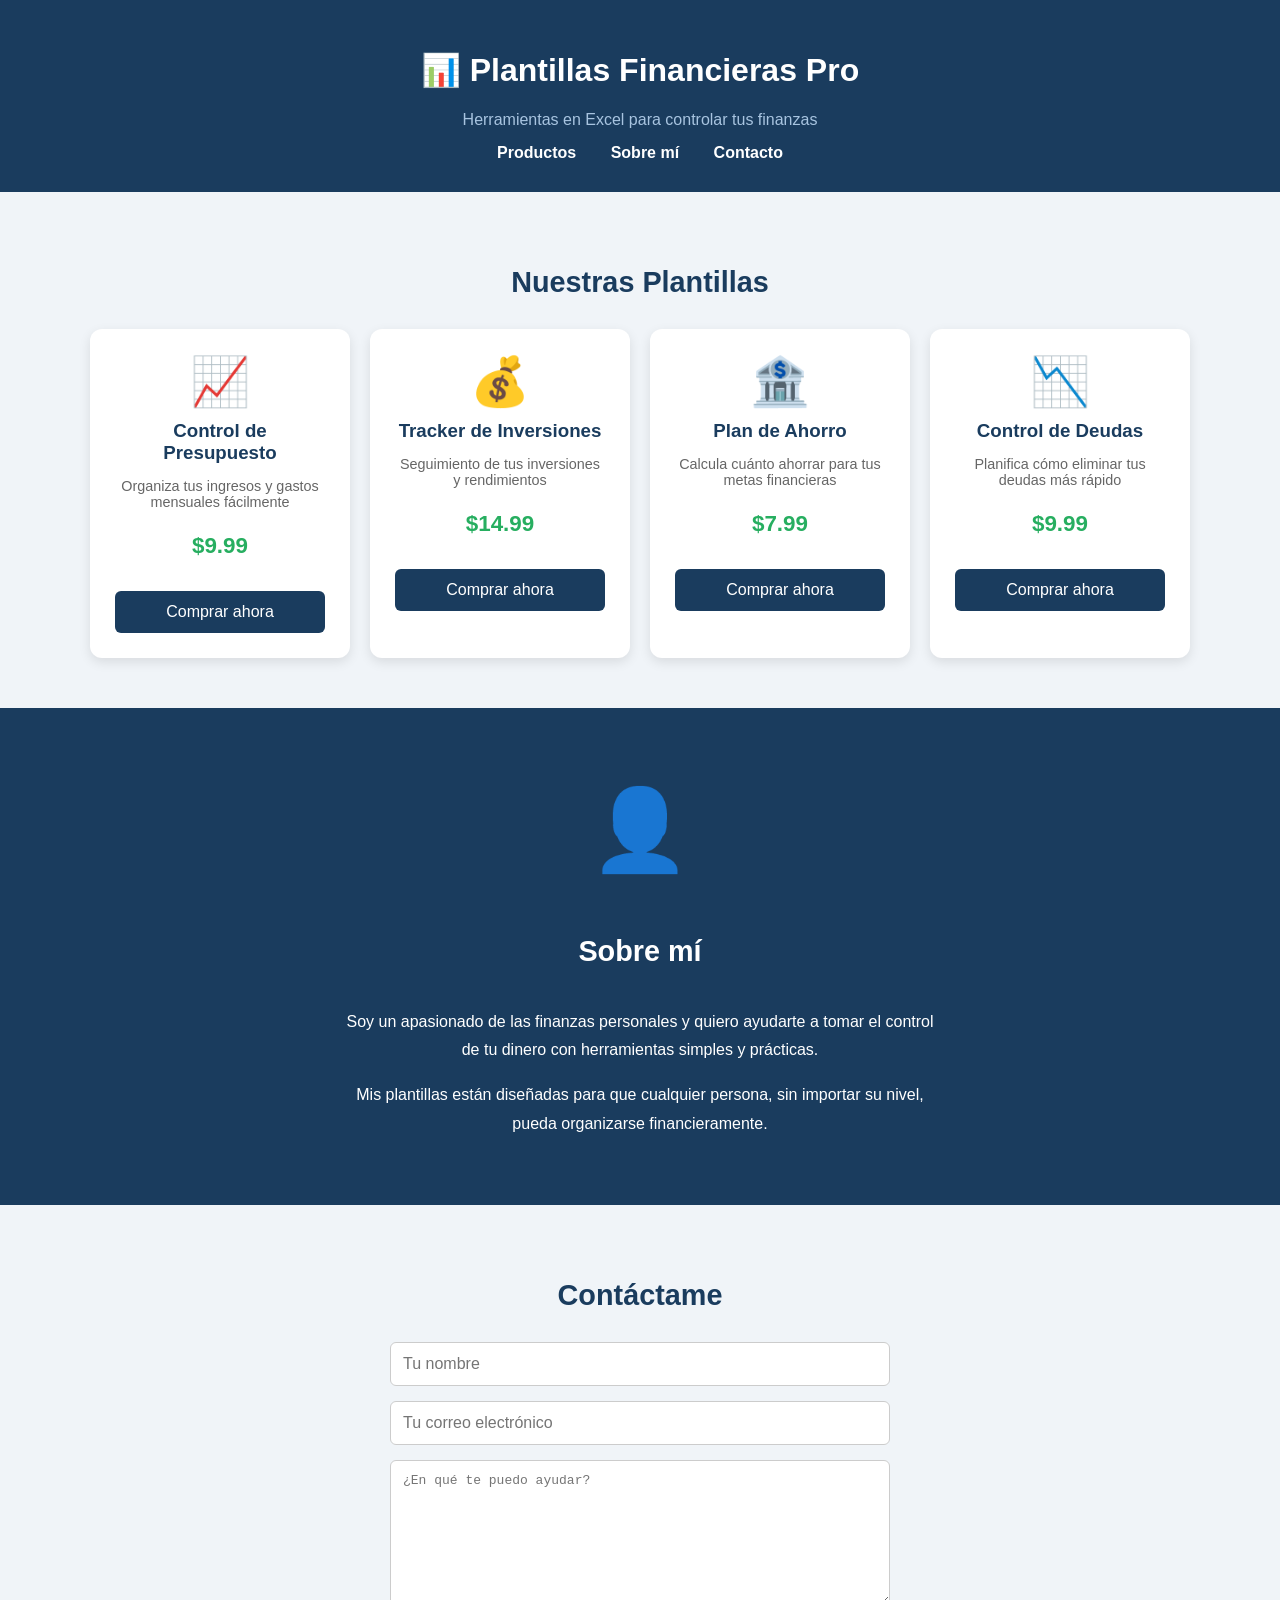
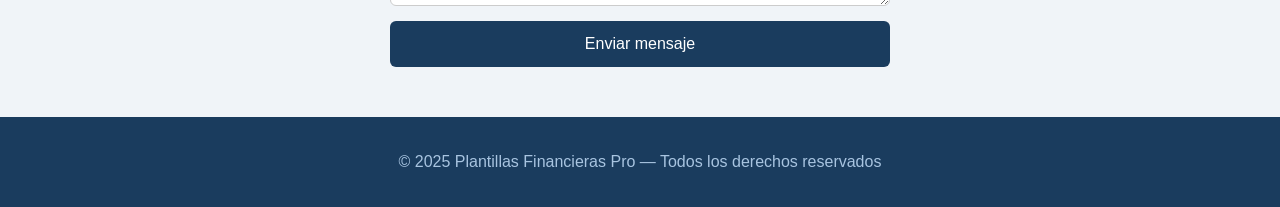
==== index.html @ a5370126 "Add files via upload" ====
<!DOCTYPE html>
<html lang="es">
<head>
  <meta charset="UTF-8">
  <title>Plantillas Financieras Pro</title>
  <link rel="stylesheet" href="estilos.css">
</head>
<body>

  <!-- ENCABEZADO -->
  <header>
    <h1>📊 Plantillas Financieras Pro</h1>
    <p>Herramientas en Excel para controlar tus finanzas</p>
    <nav>
      <a href="#productos">Productos</a>
      <a href="#sobre-mi">Sobre mí</a>
      <a href="#contacto">Contacto</a>
    </nav>
  </header>

  <!-- PRODUCTOS -->
  <section id="productos">
    <h2>Nuestras Plantillas</h2>
    <div class="productos">

      <div class="tarjeta">
        <div class="icono">📈</div>
        <h3>Control de Presupuesto</h3>
        <p>Organiza tus ingresos y gastos mensuales fácilmente</p>
        <p class="precio">$9.99</p>
        <button>Comprar ahora</button>
      </div>

      <div class="tarjeta">
        <div class="icono">💰</div>
        <h3>Tracker de Inversiones</h3>
        <p>Seguimiento de tus inversiones y rendimientos</p>
        <p class="precio">$14.99</p>
        <button>Comprar ahora</button>
      </div>

      <div class="tarjeta">
        <div class="icono">🏦</div>
        <h3>Plan de Ahorro</h3>
        <p>Calcula cuánto ahorrar para tus metas financieras</p>
        <p class="precio">$7.99</p>
        <button>Comprar ahora</button>
      </div>

      <div class="tarjeta">
        <div class="icono">📉</div>
        <h3>Control de Deudas</h3>
        <p>Planifica cómo eliminar tus deudas más rápido</p>
        <p class="precio">$9.99</p>
        <button>Comprar ahora</button>
      </div>

    </div>
  </section>

  <!-- SOBRE MI -->
  <section id="sobre-mi">
    <div class="sobre-mi-contenido">
      <div class="icono-grande">👤</div>
      <h2>Sobre mí</h2>
      <p>Soy un apasionado de las finanzas personales y quiero ayudarte a tomar el control de tu dinero con herramientas simples y prácticas.</p>
      <p>Mis plantillas están diseñadas para que cualquier persona, sin importar su nivel, pueda organizarse financieramente.</p>
    </div>
  </section>

  <!-- CONTACTO -->
  <section id="contacto">
    <h2>Contáctame</h2>
    <div class="formulario">
      <input type="text" placeholder="Tu nombre">
      <input type="email" placeholder="Tu correo electrónico">
      <textarea placeholder="¿En qué te puedo ayudar?"></textarea>
      <button>Enviar mensaje</button>
    </div>
  </section>

  <!-- PIE DE PAGINA -->
  <footer>
    <p>© 2025 Plantillas Financieras Pro — Todos los derechos reservados</p>
  </footer>

</body>
</html>
---- estilos.css ----
* {
  scroll-behavior: smooth;
}

body {
  font-family: Arial, sans-serif;
  margin: 0;
  background-color: #f0f4f8;
}

/* HEADER */
header {
  background-color: #1a3c5e;
  color: white;
  padding: 30px;
  text-align: center;
}

header p {
  color: #a8c4e0;
  margin: 5px 0 15px;
}

nav a {
  color: white;
  margin: 0 15px;
  text-decoration: none;
  font-weight: bold;
}

nav a:hover {
  color: #27ae60;
}

/* SECCIONES */
section {
  padding: 50px 20px;
  text-align: center;
}

section h2 {
  color: #1a3c5e;
  font-size: 1.8em;
  margin-bottom: 30px;
}

/* PRODUCTOS */
.productos {
  display: flex;
  flex-wrap: wrap;
  gap: 20px;
  justify-content: center;
}

.tarjeta {
  background: white;
  border-radius: 12px;
  padding: 25px;
  width: 210px;
  text-align: center;
  box-shadow: 0 4px 12px rgba(0,0,0,0.1);
  transition: transform 0.2s;
}

.tarjeta:hover {
  transform: translateY(-5px);
}

.icono {
  font-size: 3em;
  margin-bottom: 10px;
}

.tarjeta h3 {
  color: #1a3c5e;
  margin: 10px 0;
}

.tarjeta p {
  color: #666;
  font-size: 0.9em;
}

.precio {
  color: #27ae60 !important;
  font-size: 1.4em !important;
  font-weight: bold;
}

.tarjeta button {
  background-color: #1a3c5e;
  color: white;
  border: none;
  padding: 12px 20px;
  border-radius: 6px;
  cursor: pointer;
  margin-top: 10px;
  width: 100%;
  font-size: 1em;
}

.tarjeta button:hover {
  background-color: #27ae60;
}

/* SOBRE MI */
#sobre-mi {
  background-color: #1a3c5e;
  color: white;
}

#sobre-mi h2 {
  color: white;
}

.sobre-mi-contenido {
  max-width: 600px;
  margin: 0 auto;
  line-height: 1.8;
}

.icono-grande {
  font-size: 5em;
}

/* CONTACTO */
.formulario {
  display: flex;
  flex-direction: column;
  max-width: 500px;
  margin: 0 auto;
  gap: 15px;
}

.formulario input,
.formulario textarea {
  padding: 12px;
  border: 1px solid #ccc;
  border-radius: 6px;
  font-size: 1em;
}

.formulario textarea {
  height: 120px;
  resize: vertical;
}

.formulario button {
  background-color: #1a3c5e;
  color: white;
  border: none;
  padding: 14px;
  border-radius: 6px;
  cursor: pointer;
  font-size: 1em;
}

.formulario button:hover {
  background-color: #27ae60;
}

/* FOOTER */
footer {
  background-color: #1a3c5e;
  color: #a8c4e0;
  text-align: center;
  padding: 20px;
}
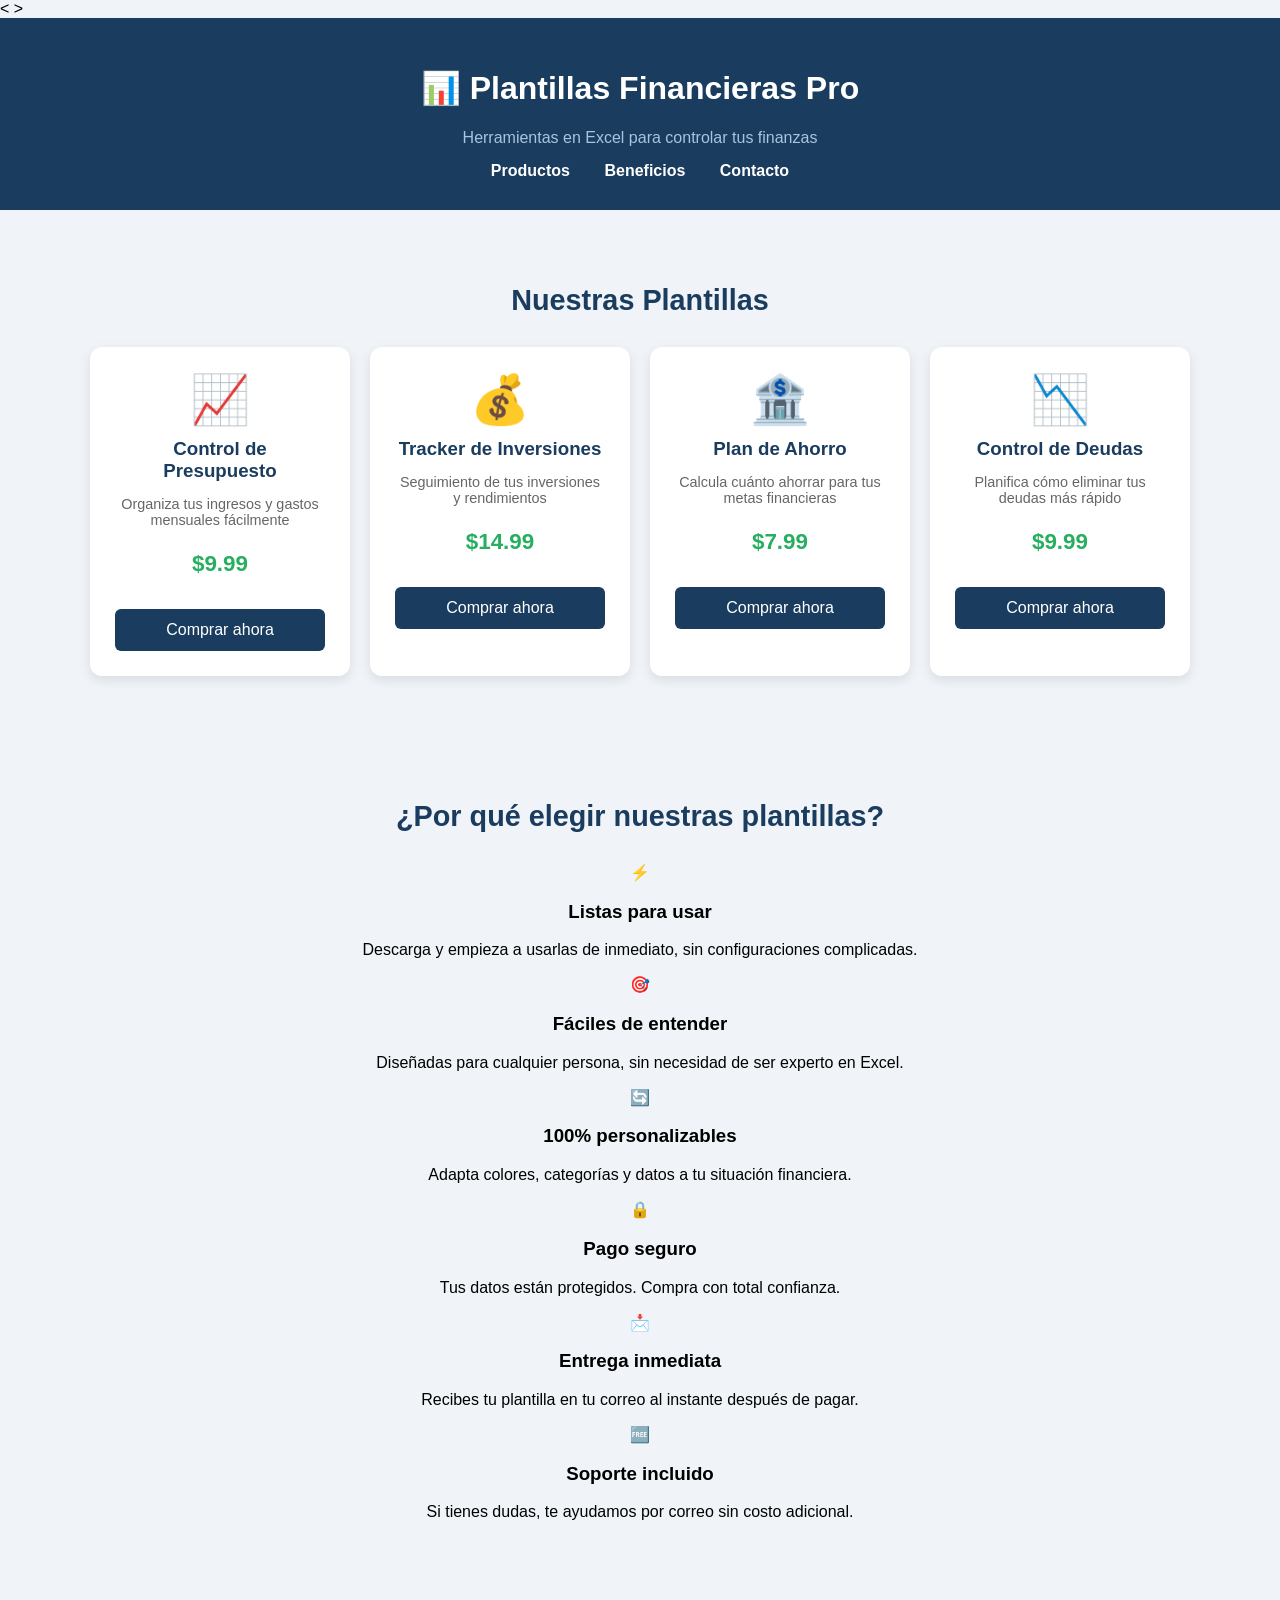
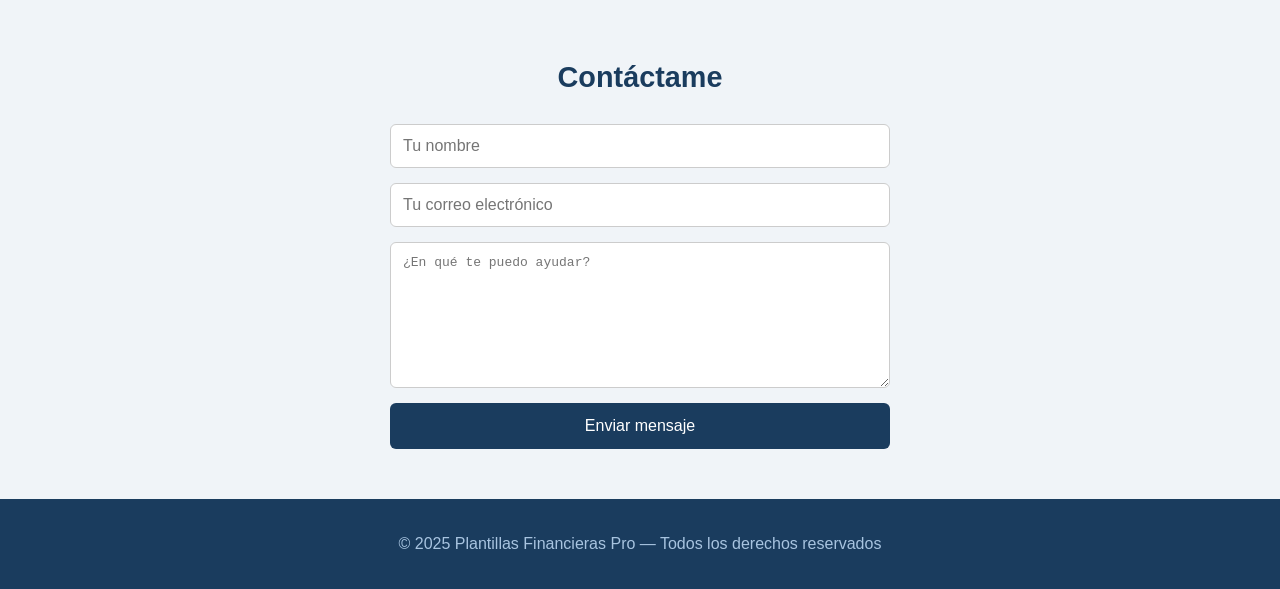
==== commit 4ca41c18: "Update index.html" ====
--- a/index.html
+++ b/index.html
@@ -3,7 +3,13 @@
 <head>
   <meta charset="UTF-8">
   <title>Plantillas Financieras Pro</title>
-  <link rel="stylesheet" href="estilos.css">
+  <<link rel="preconnect" href="https://fonts.googleapis.com">
+<link rel="preconnect" href="https://fonts.gstatic.com" crossorigin>
+<link href="https://fonts.googleapis.com/css2?family=Poppins:wght@300;400;600;700&display=swap" rel="stylesheet">
+<link rel="preconnect" href="https://fonts.googleapis.com">
+<link rel="preconnect" href="https://fonts.gstatic.com" crossorigin>
+<link href="https://fonts.googleapis.com/css2?family=Poppins:wght@300;400;600;700&display=swap" rel="stylesheet">
+<link rel="stylesheet" href="estilos.css">>
 </head>
 <body>
 
@@ -13,7 +19,7 @@
     <p>Herramientas en Excel para controlar tus finanzas</p>
     <nav>
       <a href="#productos">Productos</a>
-      <a href="#sobre-mi">Sobre mí</a>
+      <a href="#beneficios">Beneficios</a>
       <a href="#contacto">Contacto</a>
     </nav>
   </header>
@@ -58,13 +64,47 @@
     </div>
   </section>
 
-  <!-- SOBRE MI -->
-  <section id="sobre-mi">
-    <div class="sobre-mi-contenido">
-      <div class="icono-grande">👤</div>
-      <h2>Sobre mí</h2>
-      <p>Soy un apasionado de las finanzas personales y quiero ayudarte a tomar el control de tu dinero con herramientas simples y prácticas.</p>
-      <p>Mis plantillas están diseñadas para que cualquier persona, sin importar su nivel, pueda organizarse financieramente.</p>
+  <!-- BENEFICIOS -->
+  <section id="beneficios">
+    <h2>¿Por qué elegir nuestras plantillas?</h2>
+    <div class="beneficios">
+
+      <div class="beneficio">
+        <div class="icono-beneficio">⚡</div>
+        <h3>Listas para usar</h3>
+        <p>Descarga y empieza a usarlas de inmediato, sin configuraciones complicadas.</p>
+      </div>
+
+      <div class="beneficio">
+        <div class="icono-beneficio">🎯</div>
+        <h3>Fáciles de entender</h3>
+        <p>Diseñadas para cualquier persona, sin necesidad de ser experto en Excel.</p>
+      </div>
+
+      <div class="beneficio">
+        <div class="icono-beneficio">🔄</div>
+        <h3>100% personalizables</h3>
+        <p>Adapta colores, categorías y datos a tu situación financiera.</p>
+      </div>
+
+      <div class="beneficio">
+        <div class="icono-beneficio">🔒</div>
+        <h3>Pago seguro</h3>
+        <p>Tus datos están protegidos. Compra con total confianza.</p>
+      </div>
+
+      <div class="beneficio">
+        <div class="icono-beneficio">📩</div>
+        <h3>Entrega inmediata</h3>
+        <p>Recibes tu plantilla en tu correo al instante después de pagar.</p>
+      </div>
+
+      <div class="beneficio">
+        <div class="icono-beneficio">🆓</div>
+        <h3>Soporte incluido</h3>
+        <p>Si tienes dudas, te ayudamos por correo sin costo adicional.</p>
+      </div>
+
     </div>
   </section>
 
@@ -85,4 +125,4 @@
   </footer>
 
 </body>
-</html>+</html>
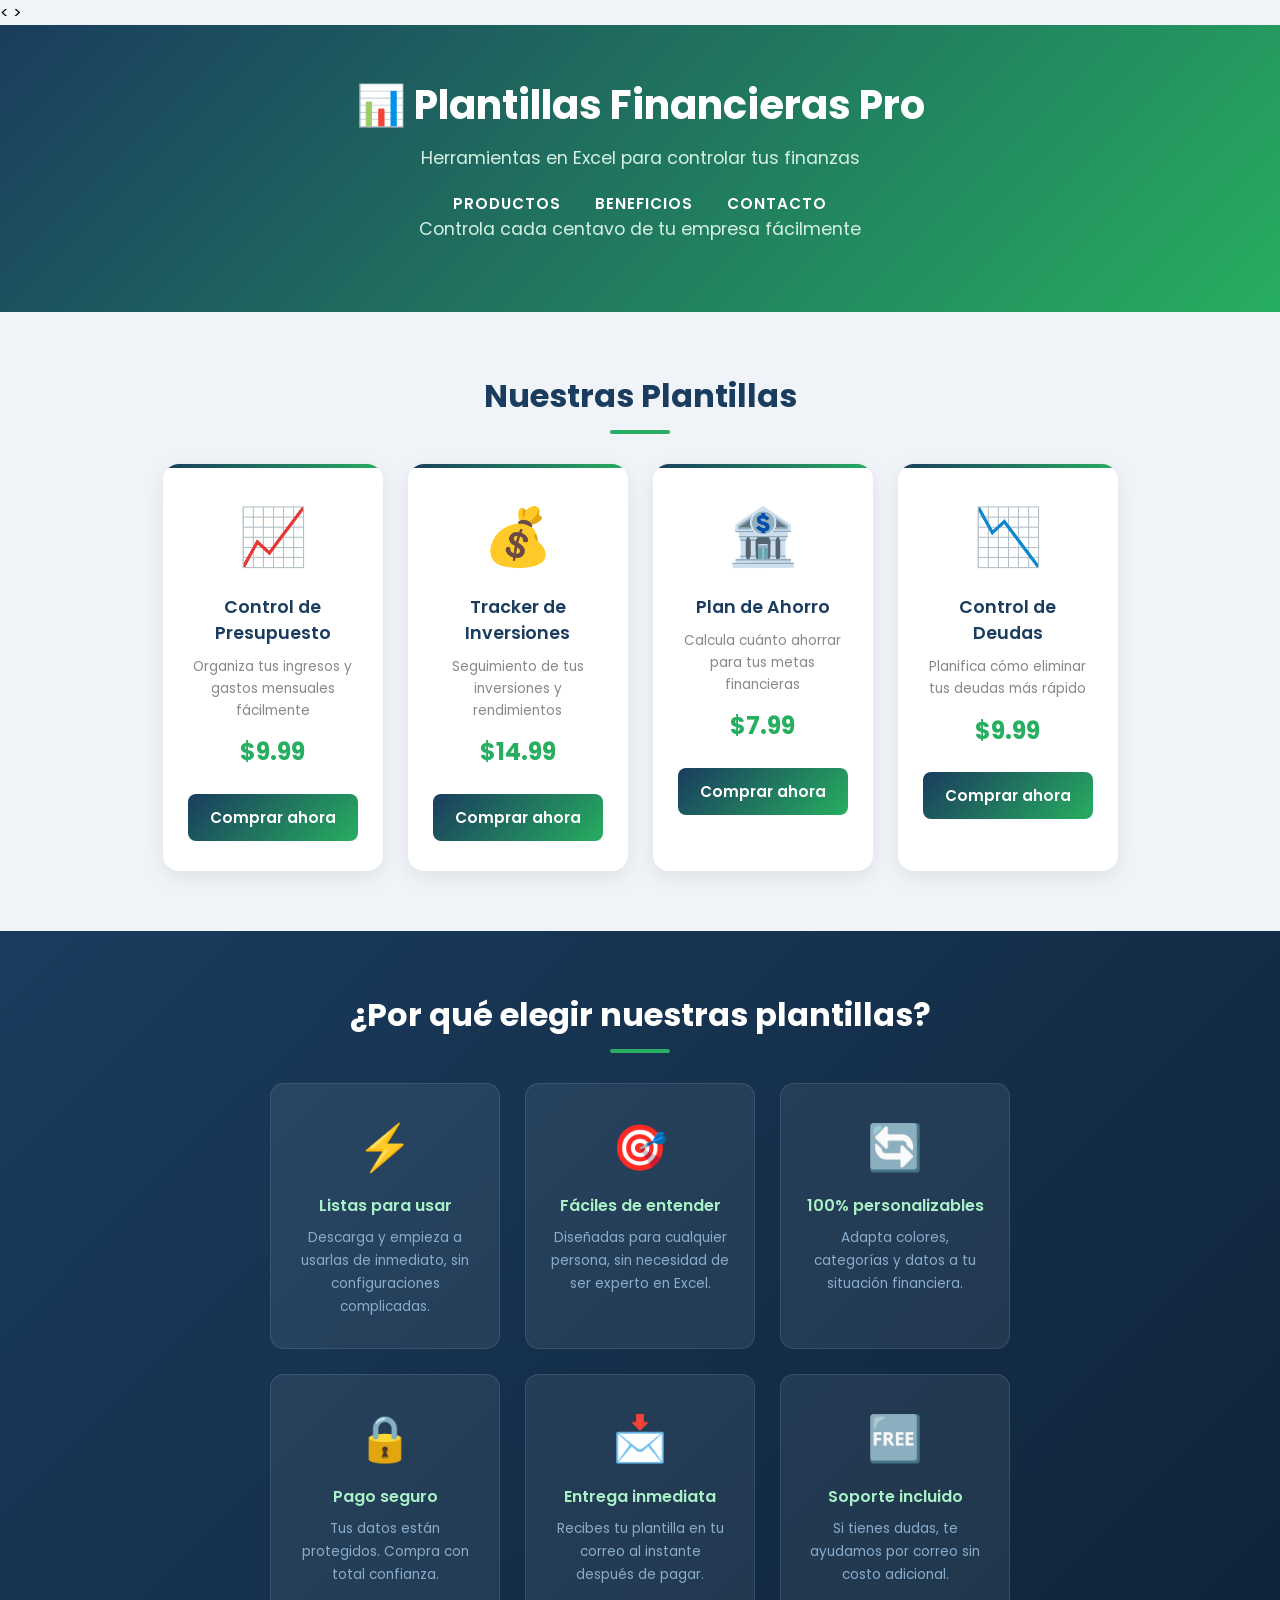
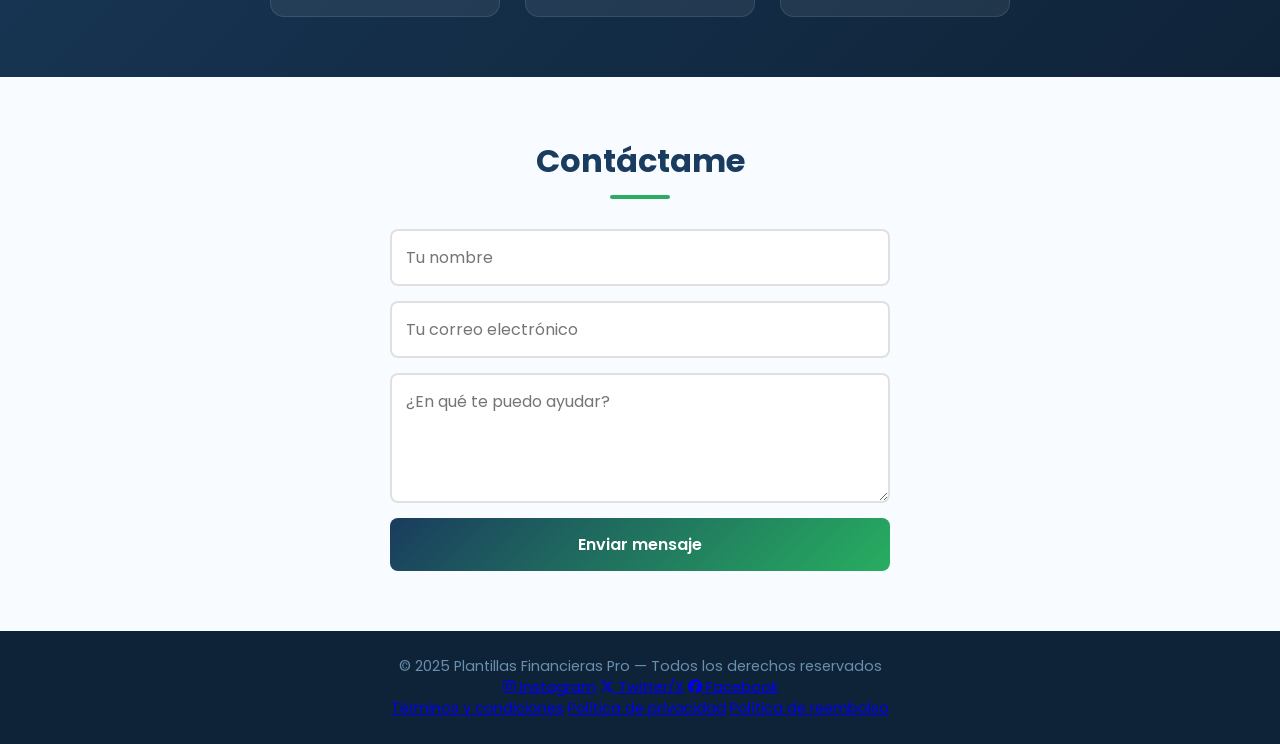
==== commit 2df05719: "Update index.html" ====
--- a/index.html
+++ b/index.html
@@ -1,5 +1,7 @@
 <!DOCTYPE html>
 <html lang="es">
+    <script src="https://www.paypal.com/sdk/js?client-id=BAAnJ69P388KOFCUZ4VgydgeFK_R6NvPwSN-dbrYE0SC0ZEz5JNsPArLDcrWW6f62e5CzP89MZbveAtqs0&components=hosted-buttons&disable-funding=venmo&currency=USD"></script>
+</head>
 <head>
   <meta charset="UTF-8">
   <title>Plantillas Financieras Pro</title>
@@ -9,6 +11,7 @@
 <link rel="preconnect" href="https://fonts.googleapis.com">
 <link rel="preconnect" href="https://fonts.gstatic.com" crossorigin>
 <link href="https://fonts.googleapis.com/css2?family=Poppins:wght@300;400;600;700&display=swap" rel="stylesheet">
+<link rel="stylesheet" href="https://cdnjs.cloudflare.com/ajax/libs/font-awesome/6.5.0/css/all.min.css">
 <link rel="stylesheet" href="estilos.css">>
 </head>
 <body>
@@ -22,6 +25,9 @@
       <a href="#beneficios">Beneficios</a>
       <a href="#contacto">Contacto</a>
     </nav>
+    <div class="header-derecha">
+  <p class="eslogan">Controla cada centavo de tu empresa fácilmente</p>
+</div>
   </header>
 
   <!-- PRODUCTOS -->
@@ -34,7 +40,8 @@
         <h3>Control de Presupuesto</h3>
         <p>Organiza tus ingresos y gastos mensuales fácilmente</p>
         <p class="precio">$9.99</p>
-        <button>Comprar ahora</button>
+        <a href="presupuesto.html"><button>Comprar ahora</button></a>
+</script>
       </div>
 
       <div class="tarjeta">
@@ -42,7 +49,7 @@
         <h3>Tracker de Inversiones</h3>
         <p>Seguimiento de tus inversiones y rendimientos</p>
         <p class="precio">$14.99</p>
-        <button>Comprar ahora</button>
+        <a href="inversiones.html"><button>Comprar ahora</button></a>
       </div>
 
       <div class="tarjeta">
@@ -50,7 +57,7 @@
         <h3>Plan de Ahorro</h3>
         <p>Calcula cuánto ahorrar para tus metas financieras</p>
         <p class="precio">$7.99</p>
-        <button>Comprar ahora</button>
+        <a href="ahorro.html"><button>Comprar ahora</button></a>
       </div>
 
       <div class="tarjeta">
@@ -58,7 +65,7 @@
         <h3>Control de Deudas</h3>
         <p>Planifica cómo eliminar tus deudas más rápido</p>
         <p class="precio">$9.99</p>
-        <button>Comprar ahora</button>
+        <a href="deudas.html"><button>Comprar ahora</button></a>
       </div>
 
     </div>
@@ -120,9 +127,22 @@
   </section>
 
   <!-- PIE DE PAGINA -->
-  <footer>
+<footer>
+  <div class="footer-contenido">
     <p>© 2025 Plantillas Financieras Pro — Todos los derechos reservados</p>
-  </footer>
+    
+    <div class="redes-sociales">
+      <a href="https://instagram.com/TU_USUARIO" target="_blank"><i class="fab fa-instagram"></i> Instagram</a>
+      <a href="https://twitter.com/TU_USUARIO" target="_blank"><i class="fab fa-x-twitter"></i> Twitter/X</a>
+      <a href="https://facebook.com/TU_USUARIO" target="_blank"><i class="fab fa-facebook"></i> Facebook</a>
+    </div>
 
+    <div class="avisos-legales">
+      <a href="terminos.html">Términos y condiciones</a>
+      <a href="privacidad.html">Política de privacidad</a>
+      <a href="reembolso.html">Política de reembolso</a>
+    </div>
+  </div>
+</footer>
 </body>
 </html>
--- a/estilos.css
+++ b/estilos.css
@@ -1,129 +1,187 @@
+/* FUENTES DE GOOGLE */
+@import url('https://fonts.googleapis.com/css2?family=Poppins:wght@300;400;600;700&display=swap');
+
 * {
   scroll-behavior: smooth;
+  margin: 0;
+  padding: 0;
+  box-sizing: border-box;
 }
 
 body {
-  font-family: Arial, sans-serif;
-  margin: 0;
+  font-family: 'Poppins', sans-serif;
   background-color: #f0f4f8;
 }
 
 /* HEADER */
 header {
-  background-color: #1a3c5e;
-  color: white;
-  padding: 30px;
-  text-align: center;
+  background: linear-gradient(135deg, #1a3c5e, #27ae60);
+  color: white;
+  padding: 50px 30px;
+  text-align: center;
+}
+
+header h1 {
+  font-size: 2.5em;
+  font-weight: 700;
+  margin-bottom: 10px;
 }
 
 header p {
-  color: #a8c4e0;
-  margin: 5px 0 15px;
+  color: #d4f1e4;
+  font-size: 1.1em;
+  margin-bottom: 20px;
 }
 
 nav a {
   color: white;
   margin: 0 15px;
   text-decoration: none;
-  font-weight: bold;
+  font-weight: 600;
+  font-size: 0.95em;
+  letter-spacing: 1px;
+  text-transform: uppercase;
+  transition: color 0.3s;
 }
 
 nav a:hover {
-  color: #27ae60;
+  color: #a8f0c6;
 }
 
 /* SECCIONES */
 section {
-  padding: 50px 20px;
+  padding: 60px 20px;
   text-align: center;
 }
 
 section h2 {
   color: #1a3c5e;
-  font-size: 1.8em;
-  margin-bottom: 30px;
+  font-size: 2em;
+  font-weight: 700;
+  margin-bottom: 10px;
+}
+
+section h2::after {
+  content: '';
+  display: block;
+  width: 60px;
+  height: 4px;
+  background: #27ae60;
+  margin: 10px auto 30px;
+  border-radius: 2px;
 }
 
 /* PRODUCTOS */
 .productos {
   display: flex;
   flex-wrap: wrap;
-  gap: 20px;
+  gap: 25px;
   justify-content: center;
 }
 
 .tarjeta {
   background: white;
-  border-radius: 12px;
-  padding: 25px;
-  width: 210px;
-  text-align: center;
-  box-shadow: 0 4px 12px rgba(0,0,0,0.1);
-  transition: transform 0.2s;
+  border-radius: 16px;
+  padding: 30px 25px;
+  width: 220px;
+  text-align: center;
+  box-shadow: 0 6px 20px rgba(0,0,0,0.08);
+  transition: transform 0.3s, box-shadow 0.3s;
+  position: relative;
+  overflow: hidden;
+}
+
+.tarjeta::before {
+  content: '';
+  position: absolute;
+  top: 0;
+  left: 0;
+  right: 0;
+  height: 4px;
+  background: linear-gradient(135deg, #1a3c5e, #27ae60);
 }
 
 .tarjeta:hover {
-  transform: translateY(-5px);
+  transform: translateY(-8px);
+  box-shadow: 0 16px 40px rgba(0,0,0,0.15);
 }
 
 .icono {
-  font-size: 3em;
-  margin-bottom: 10px;
+  font-size: 3.5em;
+  margin-bottom: 15px;
 }
 
 .tarjeta h3 {
   color: #1a3c5e;
-  margin: 10px 0;
+  font-size: 1.1em;
+  font-weight: 600;
+  margin-bottom: 10px;
 }
 
 .tarjeta p {
-  color: #666;
-  font-size: 0.9em;
+  color: #888;
+  font-size: 0.85em;
+  line-height: 1.6;
 }
 
 .precio {
   color: #27ae60 !important;
-  font-size: 1.4em !important;
-  font-weight: bold;
+  font-size: 1.5em !important;
+  font-weight: 700 !important;
+  margin: 12px 0 !important;
 }
 
 .tarjeta button {
-  background-color: #1a3c5e;
+  background: linear-gradient(135deg, #1a3c5e, #27ae60);
   color: white;
   border: none;
   padding: 12px 20px;
-  border-radius: 6px;
+  border-radius: 8px;
   cursor: pointer;
   margin-top: 10px;
   width: 100%;
-  font-size: 1em;
+  font-size: 0.95em;
+  font-weight: 600;
+  font-family: 'Poppins', sans-serif;
+  transition: opacity 0.3s, transform 0.2s;
 }
 
 .tarjeta button:hover {
-  background-color: #27ae60;
+  opacity: 0.9;
+  transform: scale(1.03);
 }
 
 /* SOBRE MI */
 #sobre-mi {
-  background-color: #1a3c5e;
+  background: linear-gradient(135deg, #1a3c5e, #0f2338);
   color: white;
 }
 
 #sobre-mi h2 {
   color: white;
+}
+
+#sobre-mi h2::after {
+  background: #27ae60;
 }
 
 .sobre-mi-contenido {
   max-width: 600px;
   margin: 0 auto;
-  line-height: 1.8;
+  line-height: 1.9;
+  color: #c8dff0;
 }
 
 .icono-grande {
   font-size: 5em;
+  margin-bottom: 15px;
 }
 
 /* CONTACTO */
+#contacto {
+  background-color: #f8fbff;
+}
+
 .formulario {
   display: flex;
   flex-direction: column;
@@ -134,35 +192,102 @@
 
 .formulario input,
 .formulario textarea {
-  padding: 12px;
-  border: 1px solid #ccc;
-  border-radius: 6px;
+  padding: 14px;
+  border: 2px solid #e0e0e0;
+  border-radius: 8px;
   font-size: 1em;
+  font-family: 'Poppins', sans-serif;
+  transition: border-color 0.3s;
+  outline: none;
+}
+
+.formulario input:focus,
+.formulario textarea:focus {
+  border-color: #27ae60;
 }
 
 .formulario textarea {
-  height: 120px;
+  height: 130px;
   resize: vertical;
 }
 
 .formulario button {
-  background-color: #1a3c5e;
+  background: linear-gradient(135deg, #1a3c5e, #27ae60);
   color: white;
   border: none;
   padding: 14px;
-  border-radius: 6px;
+  border-radius: 8px;
   cursor: pointer;
   font-size: 1em;
+  font-weight: 600;
+  font-family: 'Poppins', sans-serif;
+  transition: opacity 0.3s, transform 0.2s;
 }
 
 .formulario button:hover {
-  background-color: #27ae60;
+  opacity: 0.9;
+  transform: scale(1.02);
 }
 
 /* FOOTER */
 footer {
-  background-color: #1a3c5e;
-  color: #a8c4e0;
-  text-align: center;
-  padding: 20px;
-}+  background: #0f2338;
+  color: #6a8fad;
+  text-align: center;
+  padding: 25px;
+  font-size: 0.9em;
+}
+/* BENEFICIOS */
+#beneficios {
+  background: linear-gradient(135deg, #1a3c5e, #0f2338);
+}
+
+#beneficios h2 {
+  color: white;
+}
+
+#beneficios h2::after {
+  background: #27ae60;
+}
+
+.beneficios {
+  display: flex;
+  flex-wrap: wrap;
+  gap: 25px;
+  justify-content: center;
+  max-width: 900px;
+  margin: 0 auto;
+}
+
+.beneficio {
+  background: rgba(255,255,255,0.07);
+  border-radius: 14px;
+  padding: 30px 25px;
+  width: 230px;
+  text-align: center;
+  border: 1px solid rgba(255,255,255,0.1);
+  transition: transform 0.3s, background 0.3s;
+}
+
+.beneficio:hover {
+  transform: translateY(-6px);
+  background: rgba(255,255,255,0.12);
+}
+
+.icono-beneficio {
+  font-size: 2.8em;
+  margin-bottom: 12px;
+}
+
+.beneficio h3 {
+  color: #a8f0c6;
+  font-size: 1em;
+  font-weight: 600;
+  margin-bottom: 8px;
+}
+
+.beneficio p {
+  color: #8aaccc;
+  font-size: 0.85em;
+  line-height: 1.7;
+}
